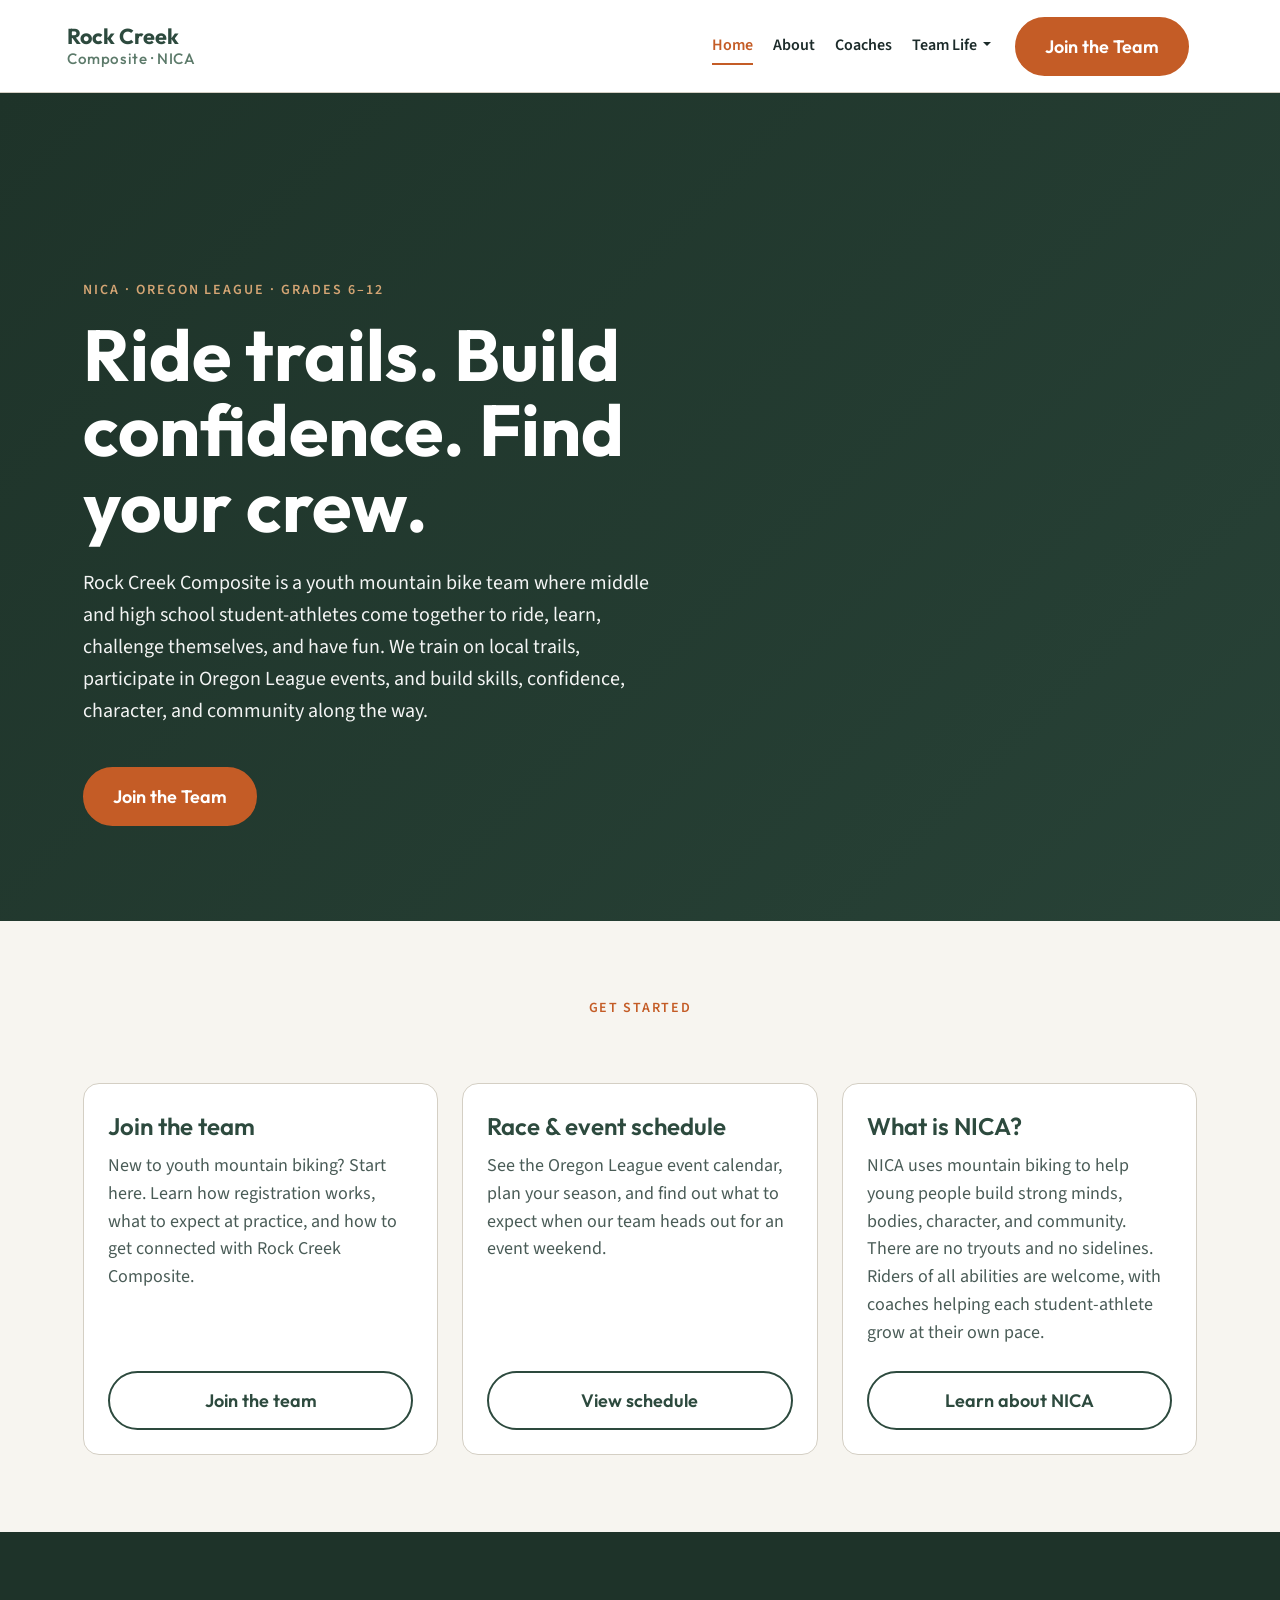
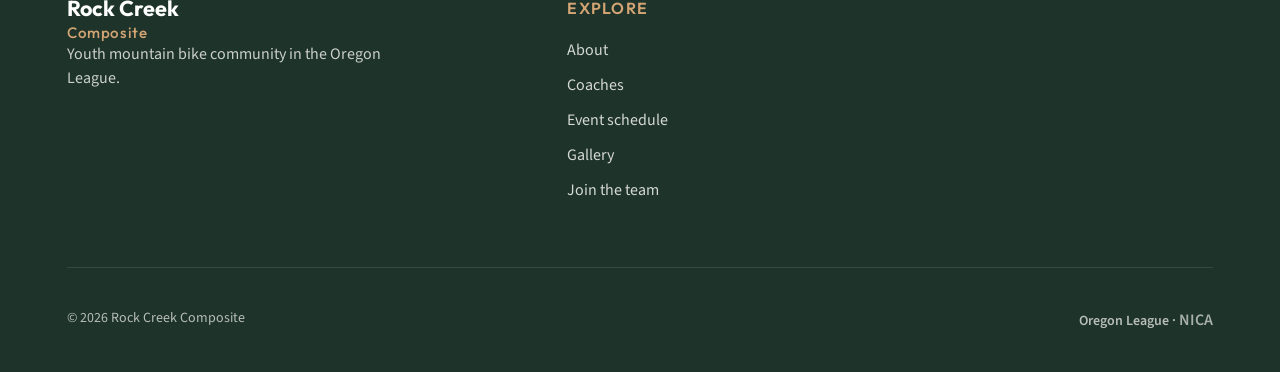
==== index.html @ d17f5356 "Publish Rock Creek Composite team website. Initial production-ready site with Oregon League content," ====
<!DOCTYPE html>
<html lang="en">
<head>
  <meta charset="UTF-8" />
  <meta name="viewport" content="width=device-width, initial-scale=1.0" />
  <meta name="description" content="Rock Creek Composite is a youth mountain bike community in the Oregon League. Grades 6–12. No racing experience required." />
  <meta name="theme-color" content="#2d4a3e" />
  <meta property="og:title" content="Rock Creek Composite | NICA Youth MTB" />
  <meta property="og:description" content="A youth mountain bike community that happens to race. Ride trails, build confidence, find your crew." />
  <meta property="og:type" content="website" />
  <title>Rock Creek Composite | NICA Youth Mountain Bike Team</title>
  <link rel="stylesheet" href="css/style.css" />
  <script type="application/ld+json">
  {
    "@context": "https://schema.org",
    "@type": "SportsTeam",
    "name": "Rock Creek Composite",
    "sport": "Mountain Biking",
    "memberOf": { "@type": "SportsOrganization", "name": "National Interscholastic Cycling Association (NICA)" },
    "description": "Youth mountain bike community participating in Oregon League events."
  }
  </script>
</head>
<body>
  <a class="skip-link" href="#main-content">Skip to main content</a>
  <div class="wrapper">
    <header class="header">
      <div class="header__container">
        <a href="index.html" class="header__logo logo">Rock Creek<span>Composite · NICA</span></a>
        <div class="header__navigation">
          <nav class="menu__body" aria-label="Main navigation">
            <ul class="menu__list">
              <li class="menu__item"><a href="index.html" class="menu__link" aria-current="page">Home</a></li>
              <li class="menu__item"><a href="about.html" class="menu__link">About</a></li>
              <li class="menu__item"><a href="coaches.html" class="menu__link">Coaches</a></li>
              <li class="menu__item menu__item--dropdown">
                <button type="button" class="menu__dropdown-toggle" id="nav-team-life">Team Life</button>
                <ul class="menu__sublist" aria-labelledby="nav-team-life">
                  <li><a href="schedule.html" class="menu__link">Race Schedule</a></li>
                  <li><a href="gallery.html" class="menu__link">Gallery</a></li>
                </ul>
              </li>
            </ul>
            <a href="register.html" class="actions-header__button">Join the Team</a>
          </nav>
          <div class="header__actions actions-header">
            <button type="button" class="icon-menu" aria-label="Open menu"><span></span></button>
          </div>
        </div>
      </div>
    </header>

    <main class="page" id="main-content">
      <section class="page__main main main--home" aria-labelledby="hero-heading">
        <div class="main__container">
          <p class="main__caption">NICA · Oregon League · Grades 6–12</p>
          <h1 class="main__title" id="hero-heading">Ride trails. Build confidence. Find your crew.</h1>
          <p class="main__text">
            Rock Creek Composite is a youth mountain bike team where middle and high school student-athletes come together to ride, learn, challenge themselves, and have fun. We train on local trails, participate in Oregon League events, and build skills, confidence, character, and community along the way.
          </p>
          <div class="main__actions">
            <a href="register.html" class="main__button">Join the Team</a>
          </div>
        </div>
      </section>

      <section class="section" aria-labelledby="quick-links-heading">
        <div class="services__container">
          <header class="section__header">
            <p class="eyebrow" id="quick-links-heading">Get started</p>
          </header>
          <div class="cards__row">
            <article class="card">
              <div class="card__body">
                <h3 class="card__title"><a href="register.html">Join the team</a></h3>
                <p class="card__text">New to youth mountain biking? Start here. Learn how registration works, what to expect at practice, and how to get connected with Rock Creek Composite.</p>
                <a href="register.html" class="button button--secondary">Join the team</a>
              </div>
            </article>
            <article class="card">
              <div class="card__body">
                <h3 class="card__title"><a href="schedule.html">Race &amp; event schedule</a></h3>
                <p class="card__text">See the Oregon League event calendar, plan your season, and find out what to expect when our team heads out for an event weekend.</p>
                <a href="schedule.html" class="button button--secondary">View schedule</a>
              </div>
            </article>
            <article class="card">
              <div class="card__body">
                <h3 class="card__title"><a href="https://nationalmtb.org/" rel="noopener noreferrer">What is NICA?</a></h3>
                <p class="card__text">NICA uses mountain biking to help young people build strong minds, bodies, character, and community. There are no tryouts and no sidelines. Riders of all abilities are welcome, with coaches helping each student-athlete grow at their own pace.</p>
                <a href="https://nationalmtb.org/" class="button button--secondary" rel="noopener noreferrer">Learn about NICA</a>
              </div>
            </article>
          </div>
        </div>
      </section>
    </main>

    <footer class="footer">
      <div class="footer__container">
        <div>
          <a href="index.html" class="footer__logo logo">Rock Creek<span>Composite</span></a>
          <p class="footer__tagline">Youth mountain bike community in the Oregon League.</p>
        </div>
        <div>
          <p class="footer__heading">Explore</p>
          <ul class="footer__list">
            <li><a href="about.html" class="footer__link">About</a></li>
            <li><a href="coaches.html" class="footer__link">Coaches</a></li>
            <li><a href="schedule.html" class="footer__link">Event schedule</a></li>
            <li><a href="gallery.html" class="footer__link">Gallery</a></li>
            <li><a href="register.html" class="footer__link">Join the team</a></li>
          </ul>
        </div>
        <div class="footer__bottom">
          <p class="footer__copyright">© <span id="year"></span> Rock Creek Composite</p>
          <p class="footer__nica">Oregon League · <a href="https://www.nationalmtb.org/" class="footer__link" rel="noopener noreferrer">NICA</a></p>
        </div>
      </div>
    </footer>
  </div>
  <script src="js/script.js"></script>
  <script>document.getElementById("year").textContent = new Date().getFullYear();</script>
</body>
</html>
---- css/style.css ----
@import url("reset.css");
@import url("tokens.css");
@import url("https://fonts.googleapis.com/css2?family=Outfit:wght@500;600;700&family=Source+Sans+3:wght@400;500;600;700&display=swap");

/* ========== Base ========== */
html {
  scroll-behavior: smooth;
}

@media (prefers-reduced-motion: reduce) {
  html {
    scroll-behavior: auto;
  }
}

body {
  font-family: var(--font-body);
  font-size: var(--text-base);
  line-height: 1.5;
  color: var(--color-text);
  background-color: var(--color-bg);
}

body.menu-open {
  overflow: hidden;
}

:focus-visible {
  outline: 3px solid var(--color-focus);
  outline-offset: 3px;
}

.skip-link {
  position: absolute;
  top: -100%;
  left: var(--space-sm);
  z-index: 10000;
  padding: var(--space-sm) var(--space-md);
  background: var(--color-primary);
  color: var(--color-white);
  border-radius: var(--radius-sm);
  font-weight: 600;
}

.skip-link:focus {
  top: var(--space-sm);
}

.visually-hidden {
  position: absolute;
  width: 1px;
  height: 1px;
  padding: 0;
  margin: -1px;
  overflow: hidden;
  clip: rect(0, 0, 0, 0);
  white-space: nowrap;
  border: 0;
}

[class*="__container"],
.services__container {
  max-width: var(--container-max);
  margin: 0 auto;
  padding: 0 var(--space-md);
}

.wrapper {
  min-height: 100%;
  display: flex;
  flex-direction: column;
}

.page {
  flex: 1 1 auto;
}

/* ========== Typography ========== */
.title {
  font-family: var(--font-heading);
  font-size: clamp(var(--text-2xl), 4vw, var(--text-3xl));
  font-weight: 700;
  line-height: 1.15;
  color: var(--color-primary);
}

.eyebrow {
  font-size: var(--text-xs);
  font-weight: 600;
  letter-spacing: 0.12em;
  text-transform: uppercase;
  color: var(--color-accent);
}

.lead {
  font-size: var(--text-lg);
  line-height: 1.6;
  color: var(--color-text-muted);
  max-width: 40rem;
}

/* ========== Buttons ========== */
.button,
.main__button,
.actions-header__button {
  font-family: var(--font-heading);
  font-weight: 600;
  display: inline-flex;
  align-items: center;
  justify-content: center;
  gap: 0.5rem;
  padding: 0.875rem 1.75rem;
  border-radius: var(--radius-pill);
  transition: background-color var(--transition), color var(--transition), border-color var(--transition), transform var(--transition);
  border: 2px solid transparent;
  cursor: pointer;
  text-align: center;
}

.button--primary,
.main__button,
.actions-header__button {
  color: var(--color-white);
  background-color: var(--color-accent);
  border-color: var(--color-accent);
}

.button--primary:hover,
.main__button:hover,
.actions-header__button:hover {
  background-color: var(--color-accent-hover);
  border-color: var(--color-accent-hover);
}

.button--secondary {
  color: var(--color-primary);
  background: transparent;
  border-color: var(--color-primary);
}

.button--secondary:hover {
  background: var(--color-primary);
  color: var(--color-white);
}

.button--ghost {
  color: var(--color-white);
  border-color: var(--color-white);
  background: transparent;
}

.button--ghost:hover {
  background: var(--color-white);
  color: var(--color-primary);
}

/* ========== Header ========== */
.header {
  position: sticky;
  top: 0;
  width: 100%;
  background: var(--color-surface);
  border-bottom: 1px solid var(--color-border);
  z-index: 1000;
}

.header__container {
  display: flex;
  align-items: center;
  justify-content: space-between;
  min-height: var(--header-height);
  max-width: calc(var(--container-max) + 2rem);
  margin: 0 auto;
  padding: 0 var(--space-md);
}

.logo {
  font-family: var(--font-heading);
  font-weight: 700;
  font-size: clamp(1rem, 2.5vw, 1.35rem);
  color: var(--color-primary);
  line-height: 1.2;
  max-width: 12rem;
}

.logo span {
  display: block;
  font-size: 0.7em;
  font-weight: 500;
  color: var(--color-sage);
  letter-spacing: 0.04em;
}

.header__navigation {
  display: flex;
  align-items: center;
  gap: var(--space-md);
}

.menu__body {
  display: flex;
  align-items: center;
  gap: var(--space-md);
}

.menu__list {
  display: flex;
  align-items: center;
  flex-wrap: wrap;
  gap: 0.25rem 1.25rem;
}

.menu__item {
  display: flex;
  align-items: center;
}

.menu__link {
  font-weight: 600;
  font-size: var(--text-sm);
  color: var(--color-text);
  padding: 0.35rem 0;
  border-bottom: 2px solid transparent;
  transition: color var(--transition), border-color var(--transition);
}

.menu__link:hover,
.menu__link[aria-current="page"] {
  color: var(--color-accent);
  border-bottom-color: var(--color-accent);
}

.menu__item--dropdown {
  position: relative;
  display: flex;
  align-items: center;
}

.menu__dropdown-toggle {
  font-family: inherit;
  font-weight: 600;
  font-size: var(--text-sm);
  line-height: inherit;
  color: var(--color-text);
  background: none;
  border: none;
  border-bottom: 2px solid transparent;
  padding: 0.35rem 0;
  cursor: pointer;
  display: inline-flex;
  align-items: center;
  gap: 0.35rem;
  vertical-align: baseline;
}

.menu__dropdown-toggle::after {
  content: "";
  border: 4px solid transparent;
  border-top-color: currentColor;
  margin-top: 2px;
  flex-shrink: 0;
}

.menu__dropdown-toggle:hover,
.menu__dropdown-toggle[aria-expanded="true"] {
  color: var(--color-accent);
  border-bottom-color: var(--color-accent);
}

.menu__sublist {
  display: none;
  position: absolute;
  top: 100%;
  left: 0;
  min-width: 11rem;
  padding: var(--space-sm);
  background: var(--color-surface);
  border: 1px solid var(--color-border);
  border-radius: var(--radius-sm);
  box-shadow: var(--shadow-md);
  z-index: 10;
}

.menu__item--dropdown.is-open .menu__sublist,
.menu__item--dropdown:focus-within .menu__sublist {
  display: block;
}

.menu__sublist .menu__link {
  display: block;
  padding: 0.5rem 0.75rem;
  border-bottom: none;
  border-radius: 4px;
}

.menu__sublist .menu__link:hover {
  background: var(--color-bg);
}

.icon-menu {
  display: none;
  position: relative;
  flex: 0 0 1.875rem;
  width: 1.875rem;
  height: 1.125rem;
  background: none;
  border: none;
  cursor: pointer;
  z-index: 5;
}

.icon-menu span,
.icon-menu::before,
.icon-menu::after {
  content: "";
  position: absolute;
  right: 0;
  width: 100%;
  height: 2px;
  background-color: var(--color-charcoal);
  transition: transform var(--transition), opacity var(--transition);
}

.icon-menu::before {
  top: 0;
}

.icon-menu::after {
  bottom: 0;
}

.icon-menu span {
  top: calc(50% - 1px);
}

.menu-open .icon-menu span {
  opacity: 0;
}

.menu-open .icon-menu::before {
  top: calc(50% - 1px);
  transform: rotate(-45deg);
}

.menu-open .icon-menu::after {
  bottom: calc(50% - 1px);
  transform: rotate(45deg);
}

/* ========== Hero (home) ========== */
.main {
  position: relative;
  min-height: min(92vh, 52rem);
  display: flex;
  align-items: center;
  background: var(--color-forest-dark) center / cover no-repeat;
  color: var(--color-white);
}

.main::before {
  content: "";
  position: absolute;
  inset: 0;
  background: linear-gradient(135deg, rgba(30, 51, 41, 0.88) 0%, rgba(45, 74, 62, 0.65) 100%);
}

.main__container {
  position: relative;
  z-index: 1;
  display: flex;
  flex-direction: column;
  align-items: flex-start;
  text-align: left;
  padding: calc(var(--header-height) + var(--space-xl)) var(--space-md) var(--space-xl);
  max-width: var(--container-max);
  margin: 0 auto;
  width: 100%;
}

.main__caption {
  font-size: var(--text-xs);
  font-weight: 600;
  letter-spacing: 0.14em;
  text-transform: uppercase;
  color: var(--color-golden);
  margin-bottom: var(--space-sm);
}

.main__title {
  font-family: var(--font-heading);
  font-size: var(--text-hero);
  font-weight: 700;
  line-height: 1.05;
  margin-bottom: var(--space-md);
  max-width: 14ch;
}

.main__text {
  font-size: var(--text-lg);
  line-height: 1.6;
  max-width: 36rem;
  margin-bottom: var(--space-lg);
  opacity: 0.95;
}

.main__actions {
  display: flex;
  flex-wrap: wrap;
  gap: var(--space-sm);
}

.main--home {
  background-image: url("https://images.unsplash.com/photo-1541625602330-2277a7c46182?w=1920&q=80");
}

/* ========== Page hero (inner) ========== */
.main_pages {
  min-height: 22rem;
  align-items: flex-end;
}

.main_pages .main__container {
  padding-top: calc(var(--header-height) + var(--space-lg));
  padding-bottom: var(--space-xl);
}

.main_pages .main__title {
  font-size: clamp(2rem, 4vw, 3.25rem);
  max-width: none;
}

.main_pages .main__text {
  font-size: var(--text-base);
}

.main--about {
  background-image: url("https://images.unsplash.com/photo-1519641471654-76cefc7a665f?w=1600&q=80");
}

.main--coaches {
  background-image: url("https://images.unsplash.com/photo-1571068316344-75bc76f77890?w=1600&q=80");
}

.main--register {
  background-image: url("https://images.unsplash.com/photo-1534258936925-c58bed479fcb?w=1600&q=80");
}

.main--practice {
  background-image: url("https://images.unsplash.com/photo-1551632811-561732d1e306?w=1600&q=80");
}

.main--schedule {
  background-image: url("https://images.unsplash.com/photo-1576858777053-93f6a7c9e4b2?w=1600&q=80");
}

.main--events {
  background-image: url("https://images.unsplash.com/photo-1506905925346-21bda4d32df4?w=1600&q=80");
}

.main--sponsors {
  background-image: url("https://images.unsplash.com/photo-1522163182402-834f87155585?w=1600&q=80");
}

.main--gallery {
  background-image: url("https://images.unsplash.com/photo-1564981797816-1047eb83bfff?w=1600&q=80");
}

.main--faq {
  background-image: url("https://images.unsplash.com/photo-1454496522488-7a8e488e8606?w=1600&q=80");
}

.main--contact {
  background-image: url("https://images.unsplash.com/photo-1478131143081-801f4ce6c6b9?w=1600&q=80");
}

/* ========== Sections ========== */
.section {
  padding: var(--section-pad) 0;
}

.section--alt {
  background: var(--color-bg-alt);
}

.section--page-top {
  padding-top: calc(var(--header-height) + var(--space-xl));
}

.section__header {
  text-align: center;
  max-width: 40rem;
  margin: 0 auto var(--space-xl);
}

.section__header .title {
  margin-top: var(--space-xs);
}

/* ========== About block ========== */
.about__container {
  display: grid;
  grid-template-columns: 1fr 1fr;
  gap: var(--space-xl);
  align-items: center;
}

.about__image img {
  width: 100%;
  height: auto;
  aspect-ratio: 4 / 5;
  object-fit: cover;
  border-radius: var(--radius-md);
  box-shadow: var(--shadow-md);
}

.about__text p + p {
  margin-top: var(--space-md);
}

.about__text {
  color: var(--color-text-muted);
  line-height: 1.65;
  margin-bottom: var(--space-lg);
}

/* ========== Cards grid ========== */
.cards__row {
  display: grid;
  grid-template-columns: repeat(3, 1fr);
  gap: var(--space-md);
}

.cards__row--two {
  grid-template-columns: repeat(2, 1fr);
  max-width: 52rem;
  margin: 0 auto;
}

.cards__row--five {
  grid-template-columns: repeat(5, 1fr);
}

@media (max-width: 48rem) {
  .cards__row--two {
    grid-template-columns: 1fr;
  }
}

@media (max-width: 75rem) {
  .cards__row--five {
    grid-template-columns: repeat(3, 1fr);
  }
}

@media (max-width: 48rem) {
  .cards__row--five {
    grid-template-columns: 1fr;
  }
}

.card {
  display: flex;
  flex-direction: column;
  background: var(--color-surface);
  border-radius: var(--radius-md);
  overflow: hidden;
  border: 1px solid var(--color-border);
  transition: box-shadow var(--transition), transform var(--transition);
  height: 100%;
}

.card:hover {
  box-shadow: var(--shadow-md);
  transform: translateY(-2px);
}

.card__image {
  aspect-ratio: 16 / 10;
  overflow: hidden;
}

.card__image img {
  width: 100%;
  height: 100%;
  object-fit: cover;
}

.card__body {
  padding: var(--space-md);
  flex: 1;
  display: flex;
  flex-direction: column;
}

.card__title {
  font-family: var(--font-heading);
  font-size: var(--text-xl);
  font-weight: 600;
  color: var(--color-primary);
  margin-bottom: var(--space-xs);
}

.card__text {
  color: var(--color-text-muted);
  flex: 1;
  margin-bottom: var(--space-md);
  line-height: 1.55;
}

/* ========== Info strip ========== */
.info-strip {
  background: var(--color-primary);
  color: var(--color-white);
}

.info-strip__container {
  display: grid;
  grid-template-columns: repeat(3, 1fr);
  gap: var(--space-md);
  padding: var(--space-lg) var(--space-md);
  max-width: var(--container-max);
  margin: 0 auto;
}

.info-strip__item {
  text-align: center;
  padding: var(--space-sm);
}

.info-strip__label {
  font-size: var(--text-xs);
  text-transform: uppercase;
  letter-spacing: 0.1em;
  opacity: 0.85;
  margin-bottom: 0.35rem;
}

.info-strip__value {
  font-family: var(--font-heading);
  font-size: var(--text-lg);
  font-weight: 600;
}

.info-strip__link {
  color: var(--color-golden);
  text-decoration: underline;
  text-underline-offset: 3px;
}

.info-strip__link:hover {
  color: var(--color-white);
}

/* ========== Testimonial ========== */
.testimonial__container {
  text-align: center;
  max-width: 42rem;
  margin: 0 auto;
}

.testimonial__quote {
  font-family: var(--font-heading);
  font-size: var(--text-xl);
  font-weight: 500;
  line-height: 1.45;
  color: var(--color-primary);
  margin: var(--space-md) 0 var(--space-lg);
}

.testimonial__author {
  font-weight: 600;
}

.testimonial__role {
  font-size: var(--text-sm);
  color: var(--color-text-muted);
}

/* ========== Sponsors strip ========== */
.sponsors-strip__logos {
  display: flex;
  flex-wrap: wrap;
  justify-content: center;
  align-items: center;
  gap: var(--space-lg);
}

.sponsor-placeholder {
  font-family: var(--font-heading);
  font-weight: 600;
  color: var(--color-slate);
  padding: var(--space-md) var(--space-lg);
  border: 2px dashed var(--color-border);
  border-radius: var(--radius-sm);
  min-width: 8rem;
  text-align: center;
}

/* ========== Outro CTA ========== */
.outro {
  position: relative;
  background: var(--color-forest) center / cover no-repeat;
  color: var(--color-white);
}

.outro::before {
  content: "";
  position: absolute;
  inset: 0;
  background: rgba(30, 51, 41, 0.82);
}

.outro__container {
  position: relative;
  z-index: 1;
  text-align: center;
  padding: var(--section-pad) var(--space-md);
  max-width: 36rem;
  margin: 0 auto;
}

.outro__title {
  color: var(--color-white);
  margin-bottom: var(--space-sm);
}

.outro__text {
  margin-bottom: var(--space-lg);
  opacity: 0.92;
  line-height: 1.6;
}

.outro--home {
  background-image: url("https://images.unsplash.com/photo-1504280390367-361c6d9f38f4?w=1600&q=80");
}

/* ========== Footer ========== */
.footer {
  background: var(--color-forest-dark);
  color: rgba(255, 255, 255, 0.9);
  margin-top: auto;
}

.footer__container {
  max-width: calc(var(--container-max) + 2rem);
  margin: 0 auto;
  padding: var(--space-xl) var(--space-md) var(--space-lg);
  display: grid;
  grid-template-columns: 1.5fr 1fr 1fr;
  gap: var(--space-xl);
}

.footer .logo {
  color: var(--color-white);
  max-width: none;
  margin-bottom: var(--space-sm);
}

.footer .logo span {
  color: var(--color-golden);
}

.footer__tagline {
  font-size: var(--text-sm);
  opacity: 0.85;
  max-width: 20rem;
  line-height: 1.5;
}

.footer__heading {
  font-family: var(--font-heading);
  font-size: var(--text-sm);
  font-weight: 600;
  text-transform: uppercase;
  letter-spacing: 0.08em;
  margin-bottom: var(--space-sm);
  color: var(--color-golden);
}

.footer__list {
  display: flex;
  flex-direction: column;
  gap: 0.5rem;
}

.footer__link {
  font-size: var(--text-sm);
  opacity: 0.9;
  transition: opacity var(--transition);
}

.footer__link:hover {
  opacity: 1;
  color: var(--color-golden);
}

.footer__bottom {
  grid-column: 1 / -1;
  padding-top: var(--space-lg);
  border-top: 1px solid rgba(255, 255, 255, 0.15);
  display: flex;
  flex-wrap: wrap;
  justify-content: space-between;
  gap: var(--space-sm);
  font-size: var(--text-xs);
  opacity: 0.75;
}

.footer__nica {
  font-weight: 600;
}

/* ========== Coaches ========== */
.team__row {
  display: grid;
  grid-template-columns: repeat(3, 1fr);
  gap: var(--space-lg);
}

.team-card {
  text-align: center;
  background: var(--color-surface);
  border-radius: var(--radius-md);
  padding: var(--space-lg) var(--space-md);
  border: 1px solid var(--color-border);
}

.team-card__img {
  width: 10rem;
  height: 10rem;
  margin: 0 auto var(--space-md);
  border-radius: 50%;
  overflow: hidden;
  border: 4px solid var(--color-stone);
}

.team-card__img img {
  width: 100%;
  height: 100%;
  object-fit: cover;
}

.team-card__img--placeholder {
  background: #9ca3af;
  border: 4px solid var(--color-stone);
}

.team-card__name {
  font-family: var(--font-heading);
  font-size: var(--text-xl);
  font-weight: 600;
  color: var(--color-primary);
}

.team-card__role {
  color: var(--color-accent);
  font-weight: 600;
  font-size: var(--text-sm);
  margin: 0.25rem 0 var(--space-sm);
}

.team-card__bio {
  font-size: var(--text-sm);
  color: var(--color-text-muted);
  line-height: 1.55;
}

/* ========== Register steps ========== */
.steps {
  display: grid;
  grid-template-columns: repeat(3, 1fr);
  gap: var(--space-md);
  counter-reset: step;
}

.step-card {
  background: var(--color-surface);
  border: 1px solid var(--color-border);
  border-radius: var(--radius-md);
  padding: var(--space-lg) var(--space-md);
  position: relative;
}

.step-card::before {
  counter-increment: step;
  content: counter(step);
  font-family: var(--font-heading);
  font-weight: 700;
  font-size: var(--text-2xl);
  color: var(--color-accent);
  display: block;
  margin-bottom: var(--space-sm);
}

.step-card h3 {
  font-family: var(--font-heading);
  font-size: var(--text-lg);
  margin-bottom: var(--space-xs);
  color: var(--color-primary);
}

.step-card p {
  font-size: var(--text-sm);
  color: var(--color-text-muted);
  line-height: 1.55;
}

.callout {
  background: var(--color-surface);
  border-left: 4px solid var(--color-accent);
  padding: var(--space-md) var(--space-lg);
  border-radius: 0 var(--radius-sm) var(--radius-sm) 0;
  margin: var(--space-lg) 0;
}

.callout p {
  color: var(--color-text-muted);
  line-height: 1.6;
}

/* ========== Schedule table ========== */
.schedule-table-wrap {
  overflow-x: auto;
  border: 1px solid var(--color-border);
  border-radius: var(--radius-md);
  background: var(--color-surface);
}

.schedule-table {
  width: 100%;
  border-collapse: collapse;
  min-width: 36rem;
}

.schedule-table th,
.schedule-table td {
  padding: var(--space-sm) var(--space-md);
  text-align: left;
  border-bottom: 1px solid var(--color-border);
}

.schedule-table th {
  background: var(--color-primary);
  color: var(--color-white);
  font-family: var(--font-heading);
  font-weight: 600;
}

.schedule-table tr:last-child td {
  border-bottom: none;
}

.schedule-table tbody tr:nth-child(even) {
  background: var(--color-bg);
}

.schedule-note {
  margin-top: var(--space-md);
  font-size: var(--text-sm);
  color: var(--color-text-muted);
}

/* ========== Calendar ========== */
.calendar-wrap {
  border-radius: var(--radius-md);
  overflow: hidden;
  border: 1px solid var(--color-border);
  background: var(--color-surface);
  box-shadow: var(--shadow-sm);
}

.calendar-wrap iframe {
  width: 100%;
  min-height: 32rem;
  border: 0;
  display: block;
}

.calendar-setup {
  background: var(--color-stone);
  padding: var(--space-md);
  border-radius: var(--radius-sm);
  margin-bottom: var(--space-md);
  font-size: var(--text-sm);
  color: var(--color-text-muted);
}

.calendar-setup code {
  background: var(--color-surface);
  padding: 0.15rem 0.4rem;
  border-radius: 4px;
  font-size: 0.9em;
}

/* ========== Practice ========== */
.practice-grid {
  display: grid;
  grid-template-columns: 1fr 1fr;
  gap: var(--space-xl);
  align-items: start;
}

.practice-list {
  display: flex;
  flex-direction: column;
  gap: var(--space-md);
}

.practice-list__item {
  padding: var(--space-md);
  background: var(--color-surface);
  border-radius: var(--radius-sm);
  border: 1px solid var(--color-border);
}

.practice-list__item h3 {
  font-family: var(--font-heading);
  color: var(--color-primary);
  margin-bottom: 0.35rem;
}

.practice-list__item p {
  font-size: var(--text-sm);
  color: var(--color-text-muted);
}

.checklist {
  list-style: none;
}

.checklist li {
  position: relative;
  padding-left: 1.75rem;
  margin-bottom: 0.75rem;
  color: var(--color-text-muted);
}

.checklist li::before {
  content: "✓";
  position: absolute;
  left: 0;
  color: var(--color-sage);
  font-weight: 700;
}

/* ========== Sponsors page ========== */
.sponsor-tiers {
  display: flex;
  flex-direction: column;
  gap: var(--space-xl);
}

.sponsor-tier h3 {
  font-family: var(--font-heading);
  font-size: var(--text-lg);
  color: var(--color-primary);
  margin-bottom: var(--space-md);
  text-align: center;
}

.sponsor-tier__grid {
  display: flex;
  flex-wrap: wrap;
  justify-content: center;
  gap: var(--space-md);
}

/* ========== Gallery ========== */
.gallery__row {
  display: grid;
  grid-template-columns: repeat(3, 1fr);
  gap: var(--space-md);
}

.gallery__item {
  border-radius: var(--radius-md);
  overflow: hidden;
  aspect-ratio: 4 / 3;
}

.gallery__item img {
  width: 100%;
  height: 100%;
  object-fit: cover;
  transition: transform 0.35s ease;
}

.gallery__row--five {
  grid-template-columns: repeat(6, 1fr);
}

.gallery__row--five .gallery__item:nth-child(1),
.gallery__row--five .gallery__item:nth-child(2) {
  grid-column: span 3;
}

.gallery__row--five .gallery__item:nth-child(3),
.gallery__row--five .gallery__item:nth-child(4),
.gallery__row--five .gallery__item:nth-child(5) {
  grid-column: span 2;
}

@media (max-width: 62rem) {
  .gallery__row--five {
    grid-template-columns: 1fr 1fr;
  }

  .gallery__row--five .gallery__item {
    grid-column: span 1 !important;
  }

  .gallery__row--five .gallery__item:first-child {
    grid-column: 1 / -1 !important;
  }
}

/* ========== FAQ ========== */
.faqs__container {
  max-width: 48rem;
  margin: 0 auto;
}

.spollers-faq__item {
  margin-bottom: var(--space-sm);
  border: 1px solid var(--color-border);
  border-radius: var(--radius-sm);
  background: var(--color-surface);
  overflow: hidden;
}

.spollers-faq__button {
  display: flex;
  align-items: center;
  justify-content: space-between;
  width: 100%;
  padding: var(--space-md) var(--space-lg);
  font-family: var(--font-heading);
  font-weight: 600;
  font-size: var(--text-base);
  text-align: left;
  background: none;
  border: none;
  cursor: pointer;
  color: var(--color-primary);
  gap: var(--space-sm);
}

.spollers-faq__button::after {
  content: "+";
  font-size: 1.5rem;
  font-weight: 400;
  color: var(--color-accent);
  flex-shrink: 0;
  transition: transform var(--transition);
}

.spollers-faq__item.active .spollers-faq__button::after {
  content: "−";
}

.spollers-faq__text {
  max-height: 0;
  overflow: hidden;
  transition: max-height 0.35s ease;
}

.spollers-faq__inner {
  padding: 0 var(--space-lg) var(--space-md);
  color: var(--color-text-muted);
  line-height: 1.65;
}

.spollers-faq__inner a {
  color: var(--color-accent);
  text-decoration: underline;
}

/* ========== Contact ========== */
.contact__container {
  display: grid;
  grid-template-columns: 1fr 1fr;
  gap: var(--space-xl);
  padding: var(--section-pad) var(--space-md);
  max-width: var(--container-max);
  margin: 0 auto;
}

.contact__title {
  font-family: var(--font-heading);
  font-size: var(--text-2xl);
  color: var(--color-primary);
  margin-bottom: var(--space-md);
}

.connect-contact {
  display: flex;
  flex-direction: column;
  gap: var(--space-md);
  margin-bottom: var(--space-lg);
  padding-bottom: var(--space-lg);
  border-bottom: 1px solid var(--color-border);
}

.connect-contact__item {
  display: flex;
  align-items: flex-start;
  gap: var(--space-md);
}

.connect-contact__icon {
  flex-shrink: 0;
  width: 2.5rem;
  height: 2.5rem;
  display: flex;
  align-items: center;
  justify-content: center;
  background: var(--color-stone);
  border-radius: 50%;
}

.connect-contact__icon img {
  width: 1.25rem;
  height: 1.25rem;
  filter: brightness(0) saturate(100%) invert(24%) sepia(12%) saturate(1200%) hue-rotate(118deg);
}

.connect-contant__type {
  font-size: var(--text-xs);
  font-weight: 600;
  text-transform: uppercase;
  letter-spacing: 0.06em;
  color: var(--color-sage);
  margin-bottom: 0.2rem;
}

.connect-contact__label {
  font-size: var(--text-lg);
  font-weight: 500;
}

.contact__links {
  display: flex;
  gap: var(--space-sm);
}

.contact__link {
  display: flex;
  align-items: center;
  justify-content: center;
  width: 2.75rem;
  height: 2.75rem;
  border-radius: 50%;
  background: var(--color-stone);
  transition: background var(--transition);
}

.contact__link:hover {
  background: var(--color-primary);
}

.contact__link:hover img {
  filter: brightness(0) invert(1);
}

.contact__text {
  color: var(--color-text-muted);
  line-height: 1.65;
}

.contact__text p + p {
  margin-top: var(--space-md);
}

.map iframe {
  width: 100%;
  height: 28rem;
  border: 0;
  display: block;
  filter: grayscale(20%) contrast(1.05);
}

/* ========== Content prose ========== */
.prose {
  max-width: 42rem;
  color: var(--color-text-muted);
  line-height: 1.65;
}

.prose p + p {
  margin-top: var(--space-md);
}

.prose h2 {
  font-family: var(--font-heading);
  color: var(--color-primary);
  font-size: var(--text-xl);
  margin: var(--space-lg) 0 var(--space-sm);
}

/* ========== Responsive ========== */
@media (max-width: 62rem) {
  .about__container,
  .practice-grid,
  .contact__container,
  .footer__container {
    grid-template-columns: 1fr;
  }

  .cards__row,
  .team__row,
  .steps,
  .info-strip__container,
  .gallery__row {
    grid-template-columns: 1fr;
  }

  .info-strip__item {
    border-bottom: 1px solid rgba(255, 255, 255, 0.15);
  }

  .info-strip__item:last-child {
    border-bottom: none;
  }
}

@media (max-width: 56rem) {
  .menu__item--dropdown .menu__sublist {
    position: static;
    box-shadow: none;
    border: none;
    padding-left: var(--space-md);
    display: none;
  }

  .menu__item--dropdown.is-open .menu__sublist {
    display: block;
  }

  .icon-menu {
    display: block;
  }

  .menu__body {
    position: fixed;
    top: 0;
    left: -100%;
    width: 100%;
    height: 100%;
    background: var(--color-surface);
    flex-direction: column;
    align-items: stretch;
    padding: calc(var(--header-height) + var(--space-lg)) var(--space-md) var(--space-xl);
    overflow-y: auto;
    transition: left var(--transition);
  }

  .menu-open .menu__body {
    left: 0;
  }

  .menu__list {
    flex-direction: column;
    align-items: stretch;
    gap: 0;
  }

  .menu__item {
    border-bottom: 1px solid var(--color-border);
  }

  .menu__link,
  .menu__dropdown-toggle {
    display: block;
    padding: var(--space-md) 0;
    font-size: var(--text-lg);
  }

  .actions-header__button {
    width: 100%;
    margin-top: var(--space-md);
  }

  .menu__item--dropdown:focus-within .menu__sublist {
    display: none;
  }

  .menu__item--dropdown.is-open .menu__sublist {
    display: block;
  }
}

@media (max-width: 30rem) {
  .main__actions {
    flex-direction: column;
    width: 100%;
  }

  .main__actions .button {
    width: 100%;
  }
}
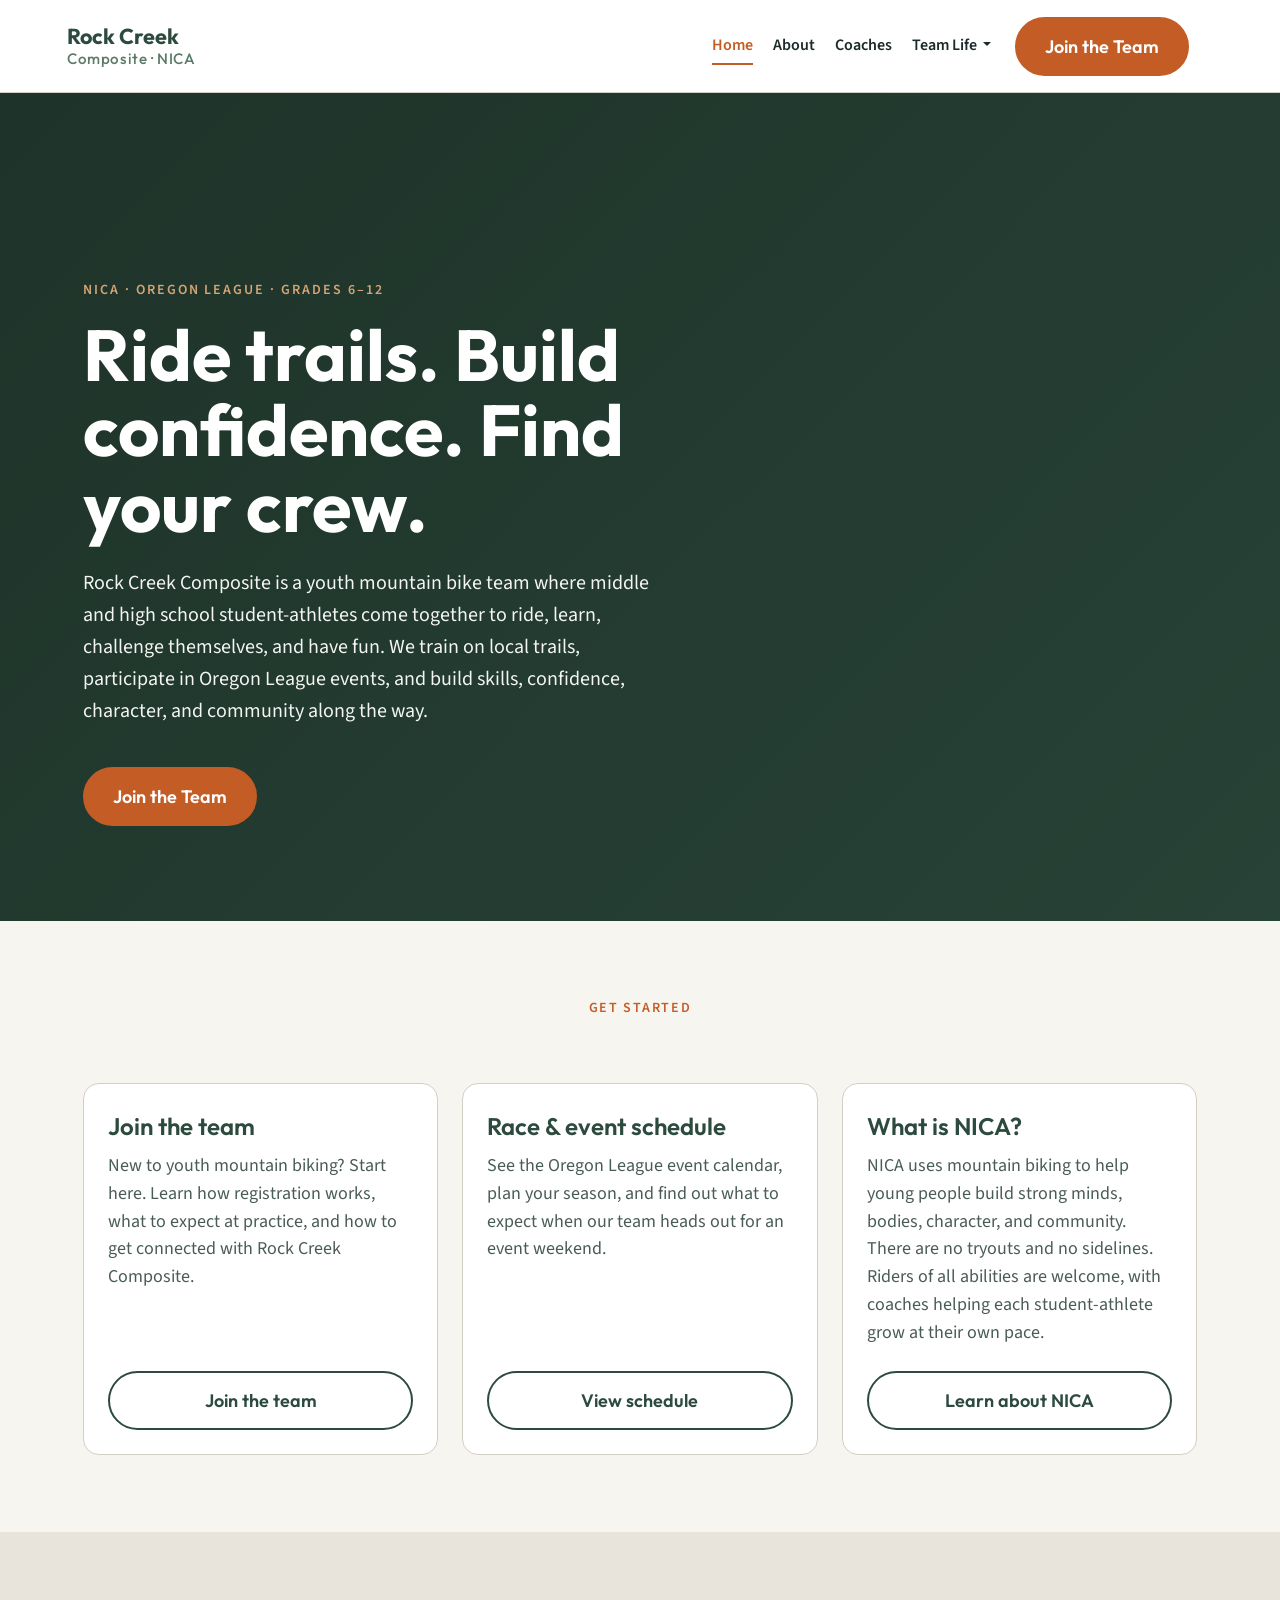
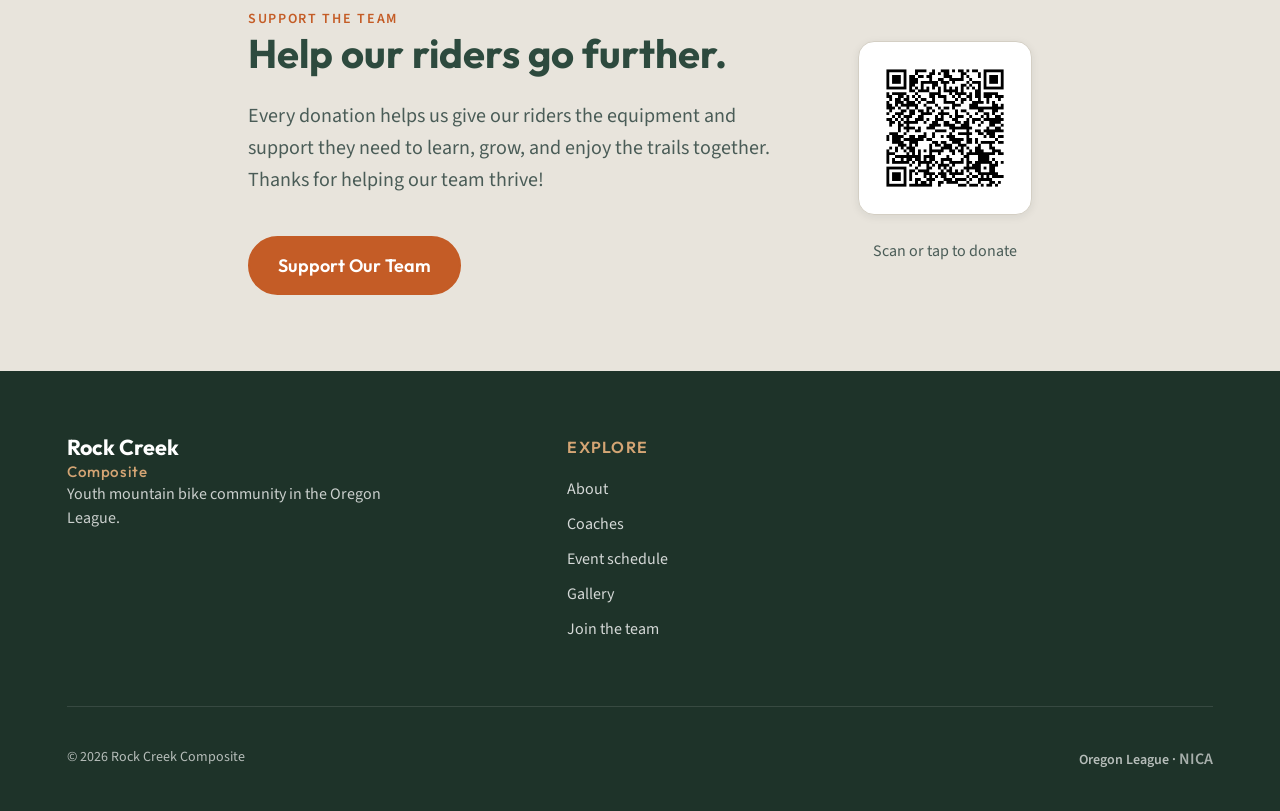
==== commit f7039425: "Add gallery photos, homepage fundraiser, and simplify lightbox UI. Expand the gallery, add a Zeffy d" ====
--- a/index.html
+++ b/index.html
@@ -94,6 +94,26 @@
           </div>
         </div>
       </section>
+
+      <!-- Campaign: late-season fundraiser. Remove this section when the campaign ends. -->
+      <section class="section section--alt home-fundraiser" id="home-fundraiser" aria-labelledby="fundraiser-heading">
+        <div class="services__container home-fundraiser__container">
+          <div class="home-fundraiser__content">
+            <p class="eyebrow">Support the team</p>
+            <h2 class="title" id="fundraiser-heading">Help our riders go further.</h2>
+            <p class="lead home-fundraiser__text">Every donation helps us give our riders the equipment and support they need to learn, grow, and enjoy the trails together. Thanks for helping our team thrive!</p>
+            <div class="home-fundraiser__actions">
+              <a href="https://www.zeffy.com/en-US/donation-form/rock-creek-composite-mountain-bike-team-late-season-campaign" class="button button--primary" rel="noopener noreferrer">Support Our Team</a>
+            </div>
+          </div>
+          <div class="home-fundraiser__qr">
+            <a href="https://www.zeffy.com/en-US/donation-form/rock-creek-composite-mountain-bike-team-late-season-campaign" class="home-fundraiser__qr-link" rel="noopener noreferrer">
+              <img src="img/home/fundraiser-qr.png" alt="QR code linking to the Rock Creek Composite donation form on Zeffy" width="196" height="196" loading="lazy" />
+            </a>
+            <p class="home-fundraiser__qr-caption">Scan or tap to donate</p>
+          </div>
+        </div>
+      </section>
     </main>
 
     <footer class="footer">
--- a/css/style.css
+++ b/css/style.css
@@ -442,7 +442,7 @@
 }
 
 .main--register {
-  background-image: url("https://images.unsplash.com/photo-1534258936925-c58bed479fcb?w=1600&q=80");
+  background-image: url("../img/home/register-hero.png");
 }
 
 .main--practice {
@@ -1085,6 +1085,177 @@
   transition: transform 0.35s ease;
 }
 
+.lightbox__trigger {
+  display: block;
+  width: 100%;
+  height: 100%;
+  padding: 0;
+  border: none;
+  background: none;
+  cursor: zoom-in;
+  font: inherit;
+  color: inherit;
+}
+
+.lightbox__trigger:hover img,
+.lightbox__trigger:focus-visible img {
+  transform: scale(1.03);
+}
+
+.lightbox__trigger:focus-visible {
+  outline: 3px solid var(--color-focus);
+  outline-offset: 2px;
+}
+
+.team-card__img .lightbox__trigger {
+  width: 100%;
+  height: 100%;
+  border-radius: 50%;
+}
+
+.about__image .lightbox__trigger {
+  cursor: zoom-in;
+}
+
+.about__image .lightbox__trigger img {
+  display: block;
+  width: 100%;
+}
+
+/* ========== Lightbox ========== */
+.lightbox {
+  position: fixed;
+  inset: 0;
+  z-index: 2000;
+  display: flex;
+  align-items: center;
+  justify-content: center;
+  padding: var(--space-md);
+  background: rgba(28, 43, 42, 0.92);
+}
+
+.lightbox[hidden] {
+  display: none;
+}
+
+.lightbox__dialog {
+  position: relative;
+  width: min(100%, 56rem);
+  max-height: calc(100vh - 2rem);
+  display: flex;
+  flex-direction: column;
+  align-items: center;
+  gap: var(--space-sm);
+}
+
+.lightbox__figure {
+  margin: 0;
+  width: 100%;
+  display: flex;
+  flex-direction: column;
+  align-items: center;
+  gap: var(--space-sm);
+}
+
+.lightbox__image {
+  max-width: 100%;
+  max-height: calc(100vh - 8rem);
+  width: auto;
+  height: auto;
+  object-fit: contain;
+  border-radius: var(--radius-sm);
+  box-shadow: var(--shadow-md);
+}
+
+.lightbox__counter {
+  margin: 0;
+  color: rgba(255, 255, 255, 0.75);
+  font-size: var(--text-xs);
+  font-weight: 600;
+  text-align: center;
+}
+
+.lightbox__control {
+  position: absolute;
+  top: 50%;
+  transform: translateY(-50%);
+  width: 3rem;
+  height: 3rem;
+  border: none;
+  border-radius: 50%;
+  background: rgba(255, 255, 255, 0.15);
+  color: var(--color-white);
+  font-size: 1.75rem;
+  line-height: 1;
+  cursor: pointer;
+  transition: background-color var(--transition);
+}
+
+.lightbox__control:hover,
+.lightbox__control:focus-visible {
+  background: rgba(255, 255, 255, 0.28);
+}
+
+.lightbox__control:focus-visible {
+  outline: 3px solid var(--color-golden);
+  outline-offset: 2px;
+}
+
+.lightbox__control--prev {
+  left: -0.5rem;
+}
+
+.lightbox__control--next {
+  right: -0.5rem;
+}
+
+.lightbox__close {
+  position: absolute;
+  top: var(--space-md);
+  right: var(--space-md);
+  width: 3rem;
+  height: 3rem;
+  border: none;
+  border-radius: 50%;
+  background: rgba(255, 255, 255, 0.15);
+  color: var(--color-white);
+  font-size: 2rem;
+  line-height: 1;
+  cursor: pointer;
+  z-index: 1;
+}
+
+.lightbox__close:hover,
+.lightbox__close:focus-visible {
+  background: rgba(255, 255, 255, 0.28);
+}
+
+body.lightbox-open {
+  overflow: hidden;
+}
+
+@media (max-width: 48rem) {
+  .lightbox__control--prev {
+    left: 0.25rem;
+  }
+
+  .lightbox__control--next {
+    right: 0.25rem;
+  }
+
+  .lightbox__control {
+    width: 2.5rem;
+    height: 2.5rem;
+    font-size: 1.5rem;
+  }
+}
+
+@media (prefers-reduced-motion: reduce) {
+  .gallery__item img {
+    transition: none;
+  }
+}
+
 .gallery__row--five {
   grid-template-columns: repeat(6, 1fr);
 }
@@ -1098,6 +1269,61 @@
 .gallery__row--five .gallery__item:nth-child(4),
 .gallery__row--five .gallery__item:nth-child(5) {
   grid-column: span 2;
+}
+
+/* ========== Home fundraiser (campaign section) ========== */
+.home-fundraiser__container {
+  display: grid;
+  grid-template-columns: 1fr auto;
+  gap: var(--space-xl);
+  align-items: center;
+  max-width: 52rem;
+  margin: 0 auto;
+}
+
+.home-fundraiser__text {
+  margin-top: var(--space-md);
+}
+
+.home-fundraiser__actions {
+  margin-top: var(--space-lg);
+}
+
+.home-fundraiser__qr {
+  text-align: center;
+}
+
+.home-fundraiser__qr-link {
+  display: inline-block;
+  padding: var(--space-sm);
+  background: var(--color-surface);
+  border: 1px solid var(--color-border);
+  border-radius: var(--radius-md);
+  box-shadow: var(--shadow-sm);
+  transition: box-shadow var(--transition), transform var(--transition);
+}
+
+.home-fundraiser__qr-link:hover,
+.home-fundraiser__qr-link:focus-visible {
+  box-shadow: var(--shadow-md);
+  transform: translateY(-2px);
+}
+
+.home-fundraiser__qr-link:focus-visible {
+  outline: 3px solid var(--color-focus);
+  outline-offset: 3px;
+}
+
+.home-fundraiser__qr-link img {
+  display: block;
+  width: 8.75rem;
+  height: auto;
+}
+
+.home-fundraiser__qr-caption {
+  margin-top: var(--space-sm);
+  font-size: var(--text-sm);
+  color: var(--color-text-muted);
 }
 
 @media (max-width: 62rem) {
@@ -1302,8 +1528,13 @@
   .about__container,
   .practice-grid,
   .contact__container,
-  .footer__container {
+  .footer__container,
+  .home-fundraiser__container {
     grid-template-columns: 1fr;
+  }
+
+  .home-fundraiser__qr {
+    justify-self: center;
   }
 
   .cards__row,
